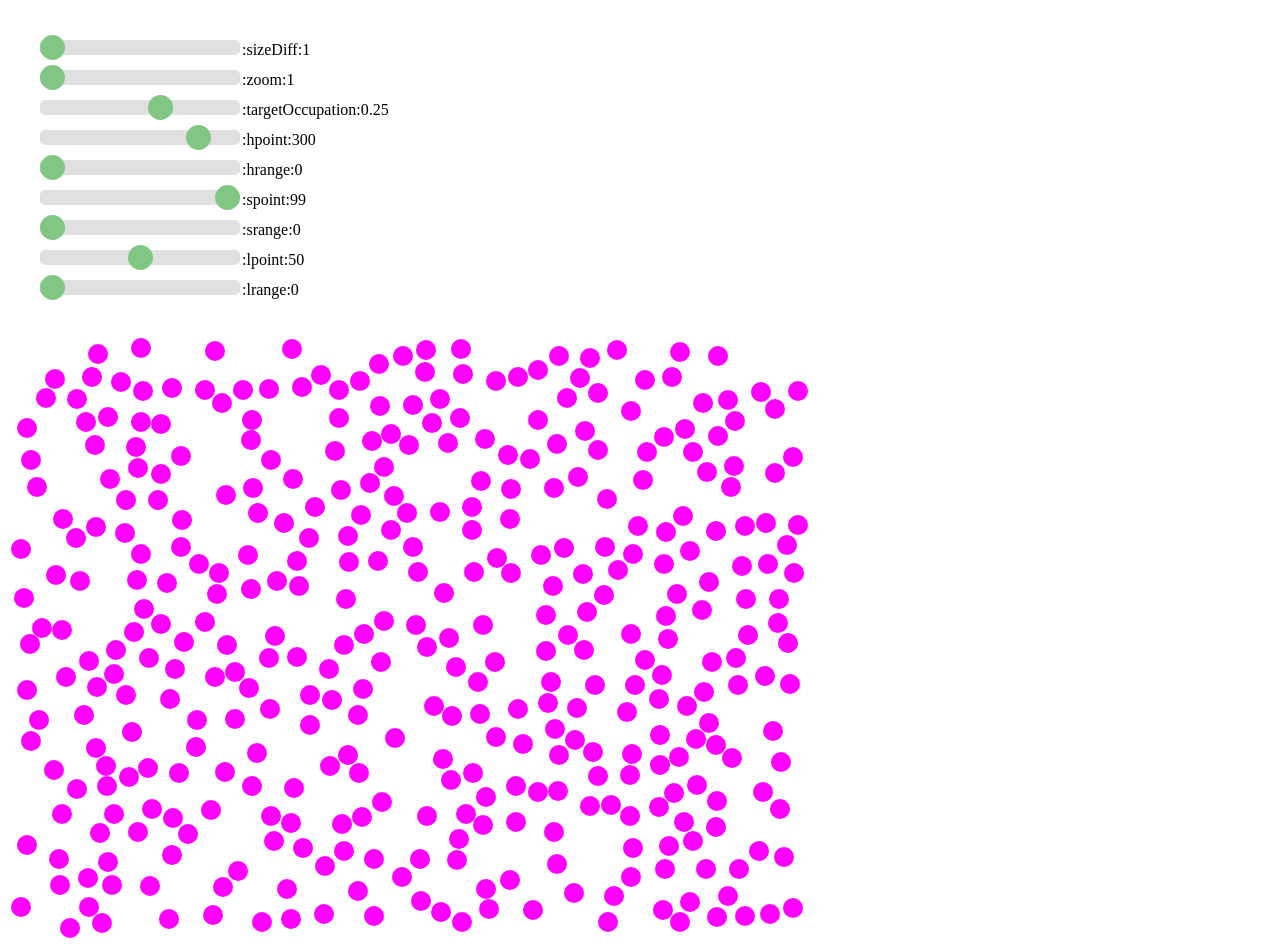
==== docs/index.html @ 762b54e3 "Add github pages version" ====
<!DOCTYPE html>
<html>
  <head>
    <meta charset="UTF-8">
    <meta name="viewport" content="width=device-width, initial-scale=1">
    <link href="css/style.css" rel="stylesheet" type="text/css">
    <link rel="icon" href="https://clojurescript.org/images/cljs-logo-icon-32.png">
  </head>
  <body>
    <div id="app">
      <h2>Figwheel template</h2>
      <p>Checkout your developer console.</p>
    </div>
    <script src="js/compiled/bubbles.js" type="text/javascript"></script>
  </body>
</html>
---- docs/css/style.css ----
.settings-container {
    padding: 30px;
}
.range-container {
    height: 30px;
}
.slider {
    -webkit-appearance: none;
    width: 200px;
    height: 15px;
    border-radius: 5px;
    background: #d3d3d3;
    outline: none;
    opacity: 0.7;
    -webkit-transition: .2s;
    transition: opacity .2s;
}

.slider:hover {
    opacity: 1;
}

.slider::-webkit-slider-thumb {
    -webkit-appearance: none;
    appearance: none;
    width: 25px;
    height: 25px;
    border-radius: 50%;
    background: #4CAF50;
    cursor: pointer;
}

.slider::-moz-range-thumb {
    width: 25px;
    height: 25px;
    border-radius: 50%;
    background: #4CAF50;
    cursor: pointer;
}
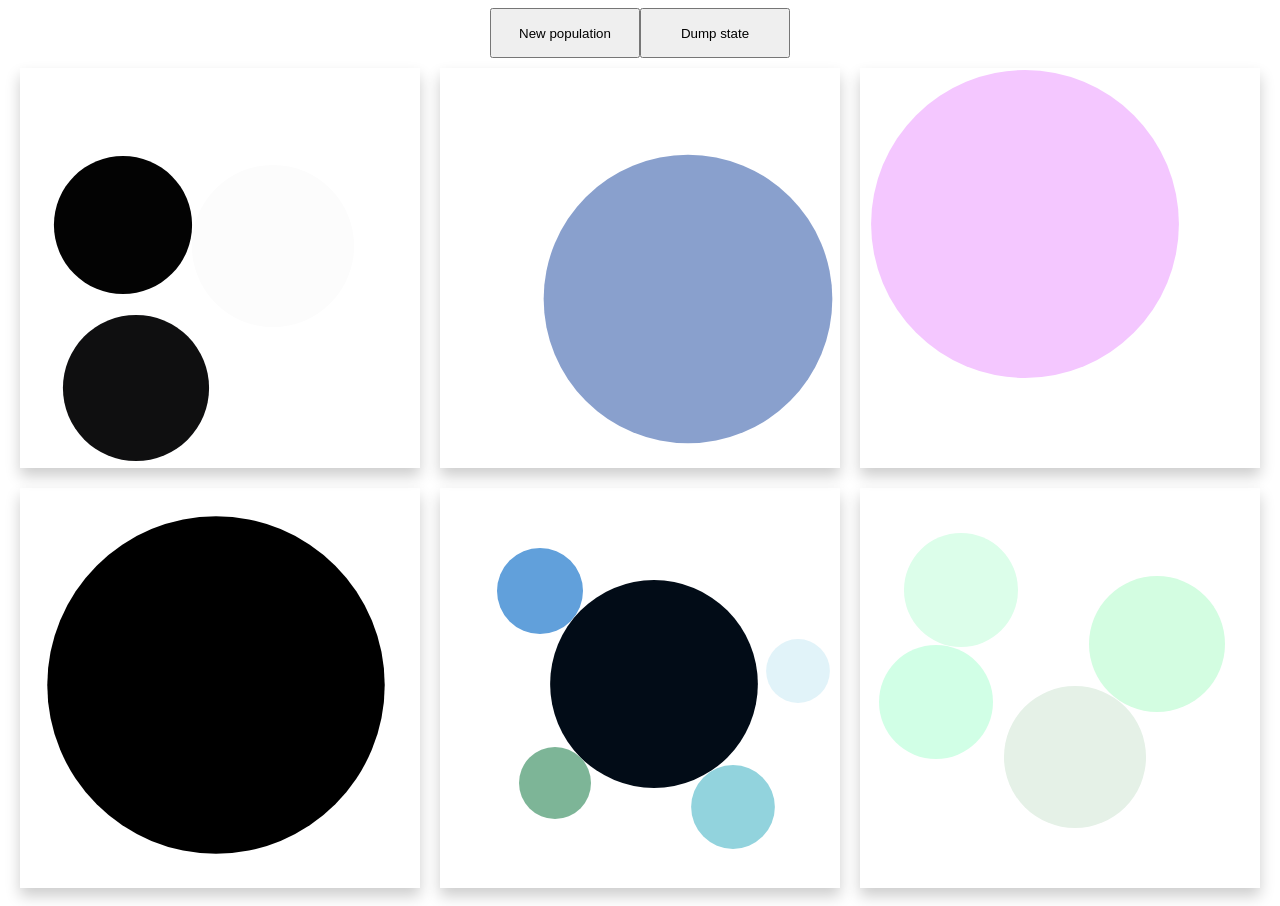
==== commit d09fc4c7: "Add spinner" ====
--- a/docs/index.html
+++ b/docs/index.html
@@ -7,10 +7,11 @@
     <link rel="icon" href="https://clojurescript.org/images/cljs-logo-icon-32.png">
   </head>
   <body>
-    <div id="app">
-      <h2>Figwheel template</h2>
-      <p>Checkout your developer console.</p>
-    </div>
+      <div id="app">
+          <div class="centered-container" >
+              <div class="lds-dual-ring"></div>
+          </div>
+      </div>
     <script src="js/compiled/bubbles.js" type="text/javascript"></script>
   </body>
 </html>
--- a/docs/css/style.css
+++ b/docs/css/style.css
@@ -1,9 +1,59 @@
+.flex-container {
+    display:flex;
+    flex-wrap:wrap;
+    justify-content: center;
+}
+
+button {
+    width: 150px;
+    height: 50px;
+}
+
 .settings-container {
     padding: 30px;
 }
+
 .range-container {
     height: 30px;
 }
+
+.svg-container {
+    display: flex;
+    position: relative;
+    margin: 10px;
+    box-shadow: 0 8px 14px 0 rgba(0,0,0,0.2);
+    width: 400px;
+}
+
+.svg-container.selected {
+    box-shadow: 0 2px 4px 0 rgba(0,0,0,0.2);
+}
+
+.svg-container-overlay {
+    position: absolute;
+    top: 20px;
+    left: 20px;
+    transition: .3s ease;
+    opacity: 0;
+    display:flex;
+    width: 40px;
+    height: 40px;
+}
+
+.svg-container-overlay.selected {
+    opacity: 1;
+}
+
+.svg-container img {
+    width: 100%;
+    height: 100%;
+}
+
+.svg-container svg {
+    width: 100%;
+    height: 100%;
+}
+
 .slider {
     -webkit-appearance: none;
     width: 200px;
@@ -37,3 +87,37 @@
     background: #4CAF50;
     cursor: pointer;
 }
+
+.centered-container {
+    display: flex;
+    justify-content: center;
+    align-items: center;
+    height: 98vh;
+}
+
+.lds-dual-ring {
+    display: inline-block;
+    width: 144px;
+    height: 144px;
+}
+
+.lds-dual-ring:after {
+    content: " ";
+    display: block;
+    width: 128px;
+    height: 128px;
+    margin: 8px;
+    border-radius: 50%;
+    border: 10px solid lightblue;
+    border-color: lightblue transparent lightblue transparent;
+    animation: lds-dual-ring 1.2s linear infinite;
+}
+
+@keyframes lds-dual-ring {
+    0% {
+        transform: rotate(0deg);
+    }
+    100% {
+        transform: rotate(360deg);
+    }
+}
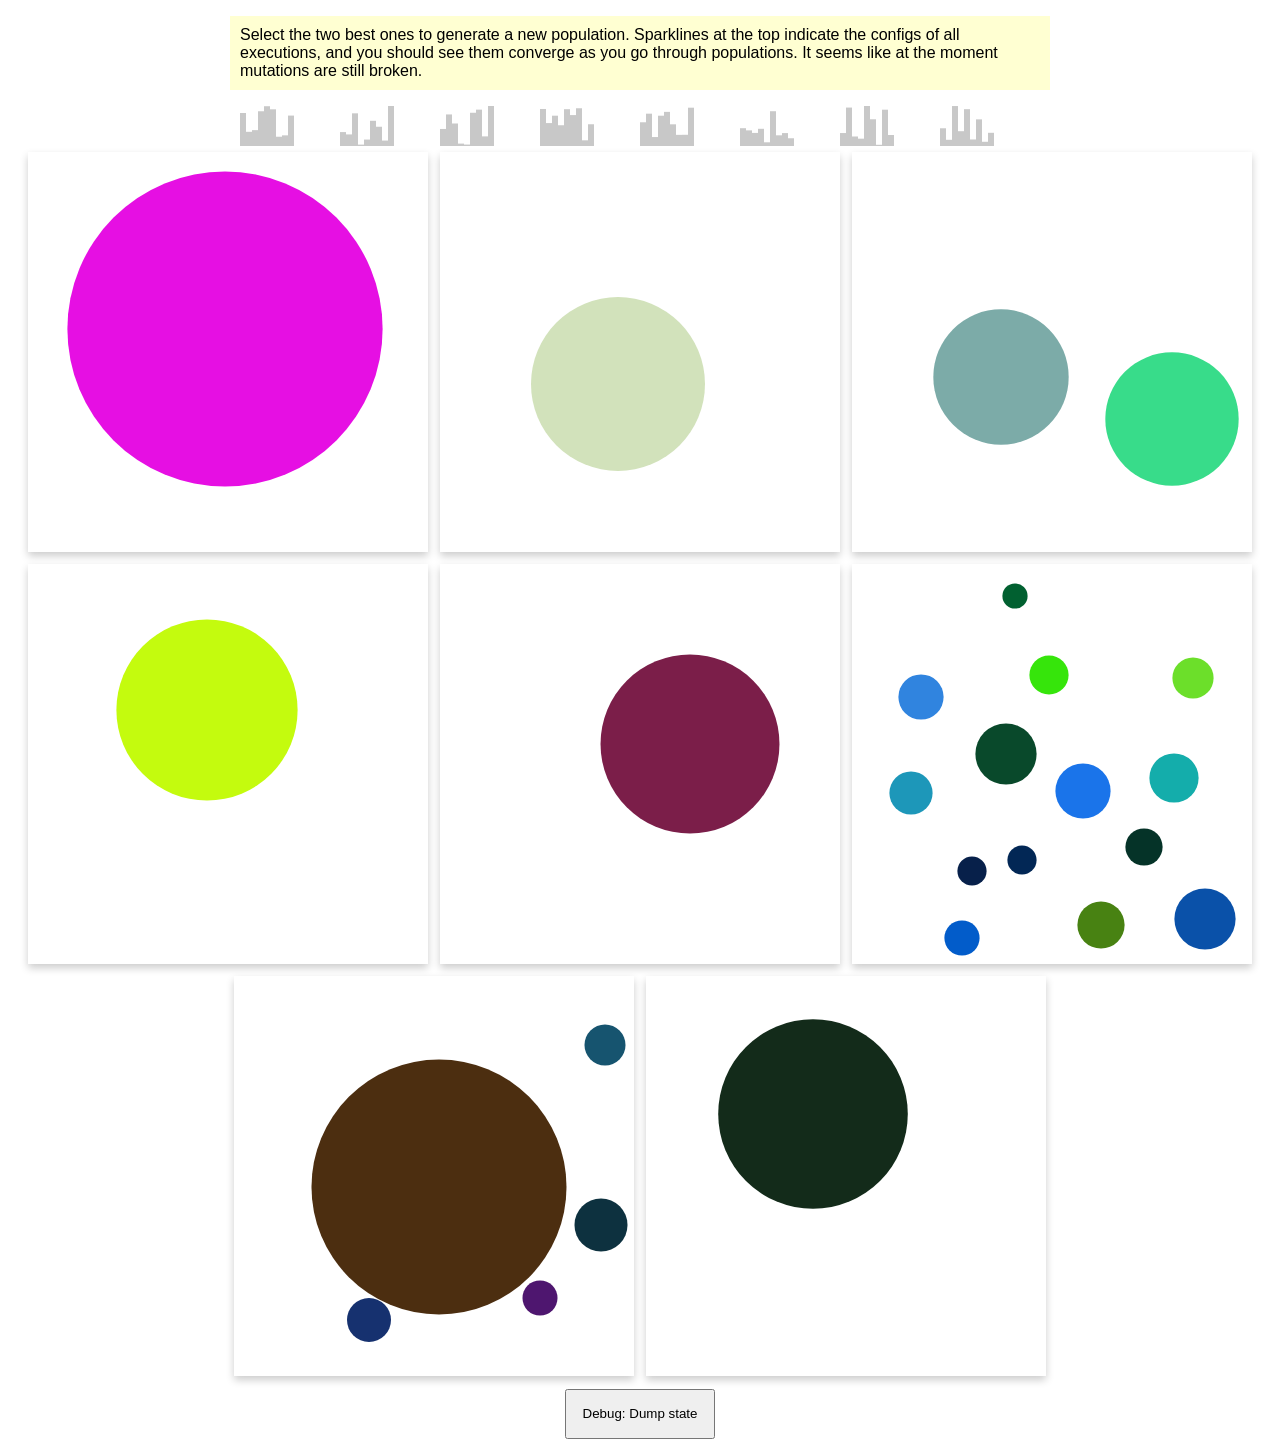
==== commit e0060a45: "new release with actual evolution working" ====
--- a/docs/index.html
+++ b/docs/index.html
@@ -3,6 +3,7 @@
   <head>
     <meta charset="UTF-8">
     <meta name="viewport" content="width=device-width, initial-scale=1">
+    <link href="fonts.googleapis.com/css?family=Open+Sans&display=swap" rel="stylesheet">
     <link href="css/style.css" rel="stylesheet" type="text/css">
     <link rel="icon" href="https://clojurescript.org/images/cljs-logo-icon-32.png">
   </head>
--- a/docs/css/style.css
+++ b/docs/css/style.css
@@ -4,9 +4,30 @@
     justify-content: center;
 }
 
+.flex-container p{
+    width: 800px;
+    background-color: #ffffd2;
+    padding: 10px;
+}
+
+body {
+    margin: 0;
+    font-family: 'Open Sans', sans-serif;
+}
+
 button {
     width: 150px;
     height: 50px;
+    margin: 0.5em 0em;
+}
+
+.sparklines-container {
+    display: flex;
+    justify-content: center;
+}
+
+.sparklines-container svg {
+    width: 100px;
 }
 
 .settings-container {
@@ -17,27 +38,33 @@
     height: 30px;
 }
 
+.main-section {
+    padding: 6px;
+    margin: -6px -6px;
+}
+
 .svg-container {
     display: flex;
     position: relative;
-    margin: 10px;
-    box-shadow: 0 8px 14px 0 rgba(0,0,0,0.2);
+    box-shadow: 0 4px 8px 0 rgba(0, 0, 0, 0.2);
     width: 400px;
+    margin: 6px 6px;
 }
 
 .svg-container.selected {
-    box-shadow: 0 2px 4px 0 rgba(0,0,0,0.2);
+    background-color: #eeeeee;
+    box-shadow: none;
 }
 
 .svg-container-overlay {
     position: absolute;
-    top: 20px;
-    left: 20px;
+    top: 0%;
+    right: 0%;
     transition: .3s ease;
     opacity: 0;
     display:flex;
-    width: 40px;
-    height: 40px;
+    width: 10%;
+    height: 10%;
 }
 
 .svg-container-overlay.selected {
